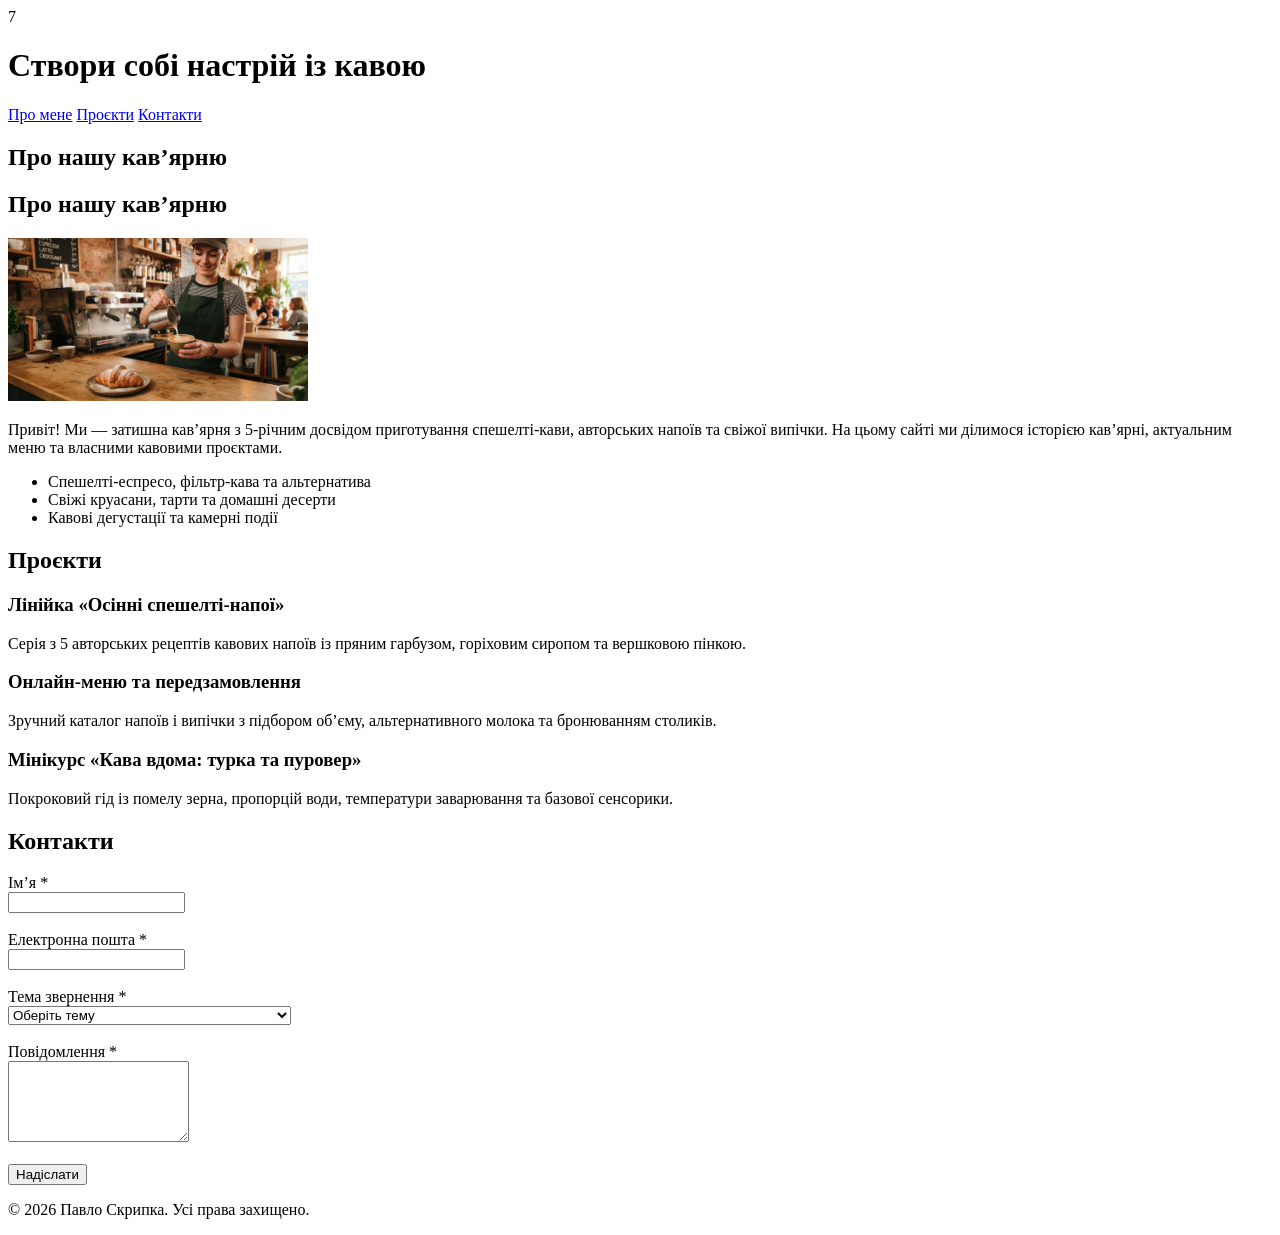
==== index.html @ 5e9a074c "Додано семантичну розмітку сторінки-портфоліо" ====
<!DOCTYPE html>
<html lang="uk">
<head>
<meta charset="UTF-8">

<meta name="viewport" content="width=device-width, initial-
scale=1.0">

<title>Портфоліо - Кав’ярня по сусідству</title>
</head>

7

<body>
    <header>
<h1>Створи собі настрій із кавою</h1>
<nav>
<a href="#about">Про мене</a>
<a href="#projects">Проєкти</a>
<a href="#contact">Контакти</a>
</nav>
</header>
<main>
  <section id="about">
    <h2>Про нашу кав’ярню</h2>

  <section id="about">
    <h2>Про нашу кав’ярню</h2>
    <img src="Gemini_Generated_Image_p0v4amp0v4amp0v4.jpg"
      alt="Бариста кав’ярні готує спешелті-еспресо на професійній кавомашині"
      width="300">
    <p>
      Привіт! Ми — затишна кав’ярня з 5-річним досвідом
      приготування
      спешелті-кави, авторських напоїв та свіжої випічки. На
      цьому
      сайті ми ділимося історією кав’ярні, актуальним меню та власними
      кавовими проєктами.
    </p>
    <ul>
      <li>Спешелті-еспресо, фільтр-кава та альтернатива</li>
      <li>Свіжі круасани, тарти та домашні десерти</li>
      <li>Кавові дегустації та камерні події</li>
    </ul>
  </section>

  </section>
  <section id="projects">
  <h2>Проєкти</h2>
  <article>
    <h3>Лінійка «Осінні спешелті-напої»</h3>
    <p>Серія з 5 авторських рецептів кавових напоїв із
      пряним гарбузом, горіховим сиропом та вершковою пінкою.</p>
  </article>
  <article>
    <h3>Онлайн-меню та передзамовлення</h3>
    <p>Зручний каталог напоїв і випічки з підбором об’єму,
      альтернативного молока та бронюванням столиків.</p>
  </article>
  <article>
    <h3>Мінікурс «Кава вдома: турка та пуровер»</h3>
    <p>Покроковий гід із помелу зерна, пропорцій води,
      температури заварювання та базової сенсорики.</p>
  </article>
</section>
<section id="contact">
  <h2>Контакти</h2>
  <form action="#" method="post">
    <label for="name">Ім’я *</label><br>
    <input type="text" id="name" name="name"
      required minlength="2" maxlength="50"><br><br>
    <label for="email">Електронна пошта *</label><br>
    <input type="email" id="email" name="email" required><br><br>
    <label for="topic">Тема звернення *</label><br>
    <select id="topic" name="topic" required>
      <option value="" disabled selected>Оберіть тему</option>
      <option value="general">Загальне питання</option>
      <option value="work">Замовлення напоїв / Бронювання столика</option>
      <option value="coop">Пропозиція співпраці або постачання</option>
    </select><br><br>
    <label for="message">Повідомлення *</label><br>
    <textarea id="message" name="message"
      required maxlength="500"
      rows="5"></textarea><br><br>
    <button type="submit">Надіслати</button>
  </form>
</section>
</main>
</body>
<footer>
<p>&copy; 2026 Павло Скрипка. Усі права захищено.</p>
</footer>
</html>
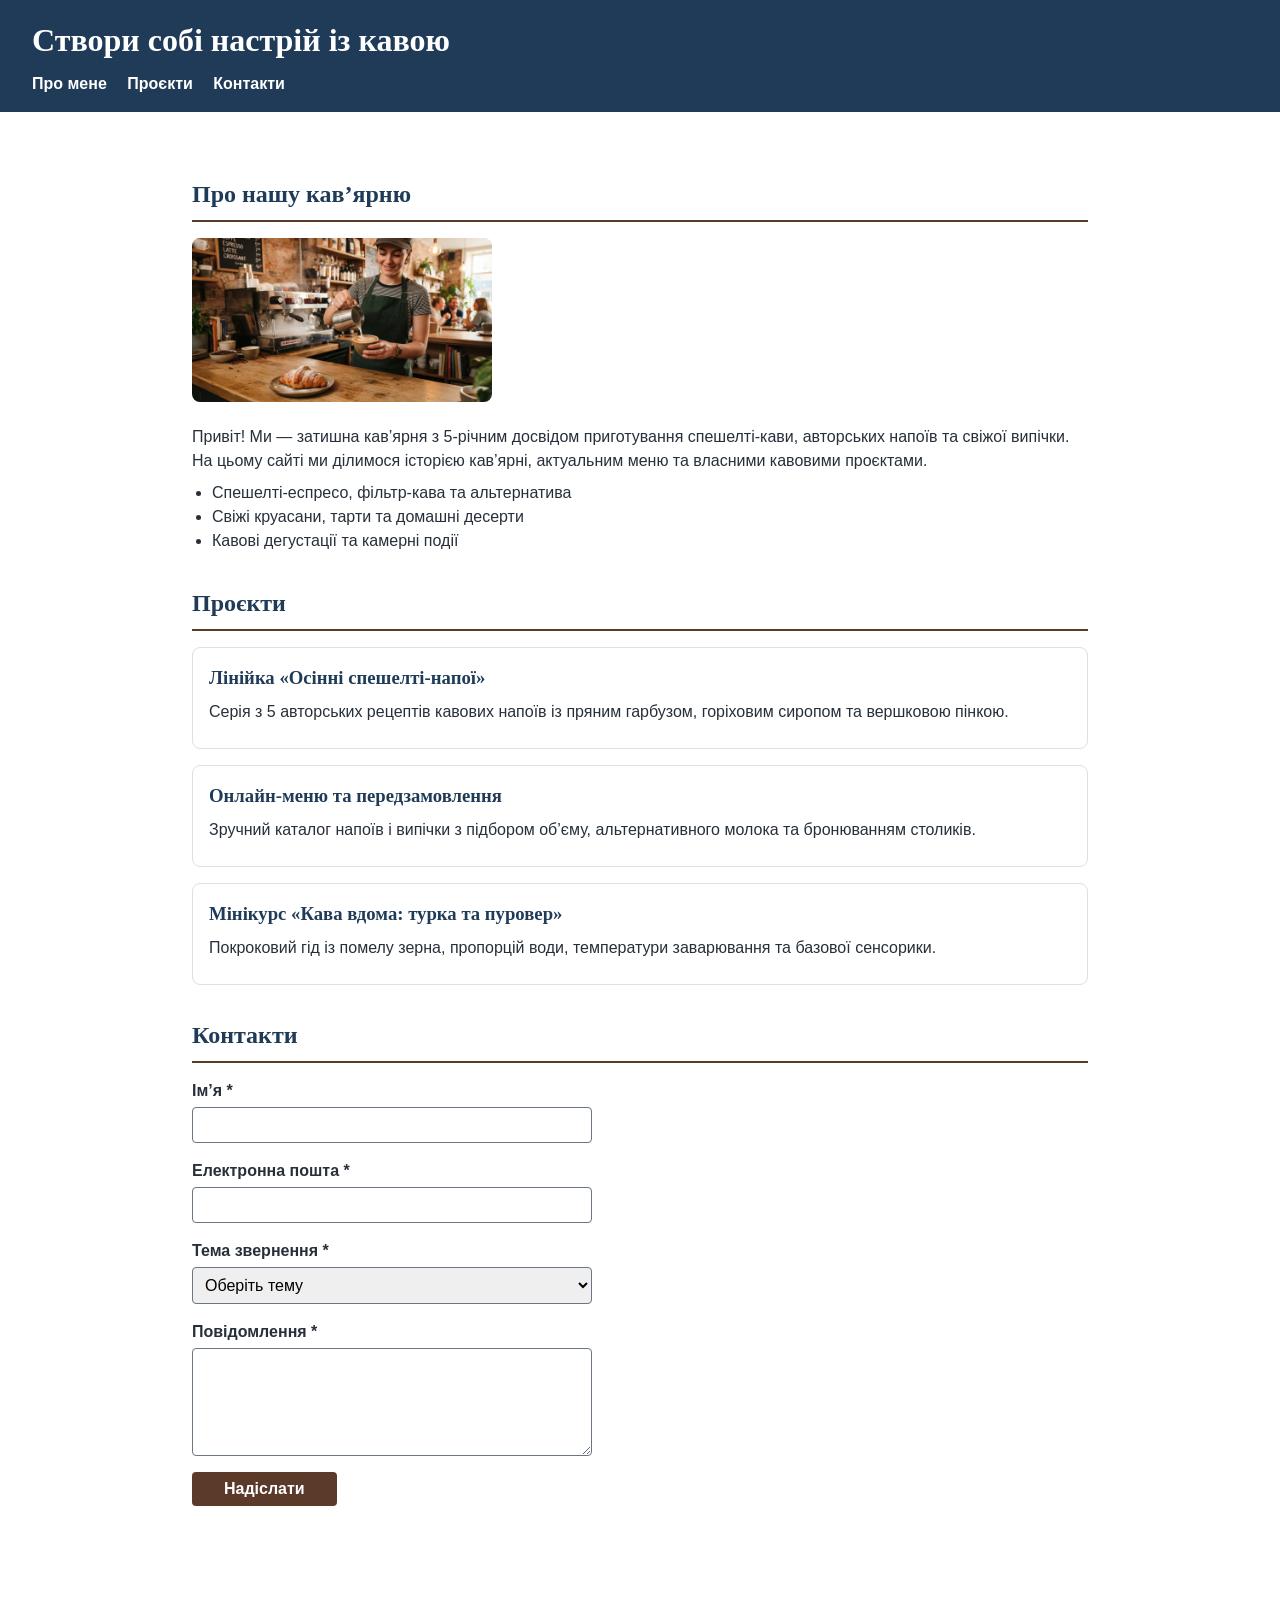
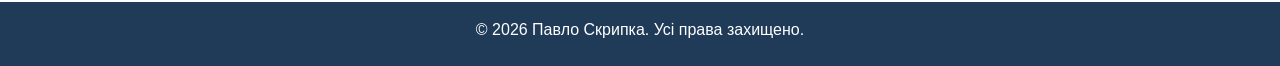
==== commit 986d1f31: "Додано базове стилізування та CSS-змінні" ====
--- a/index.html
+++ b/index.html
@@ -1,93 +1,87 @@
 <!DOCTYPE html>
 <html lang="uk">
 <head>
-<meta charset="UTF-8">
+  <meta charset="UTF-8">
+  <meta name="viewport" content="width=device-width, initial-scale=1.0">
+  <title>Портфоліо - Кав’ярня по сусідству</title>
+  <link rel="stylesheet" href="styles.css">
+</head>
+<body>
+  <header>
+    <h1>Створи собі настрій із кавою</h1>
+    <nav>
+      <a href="#about">Про мене</a>
+      <a href="#projects">Проєкти</a>
+      <a href="#contact">Контакти</a>
+    </nav>
+  </header>
 
-<meta name="viewport" content="width=device-width, initial-
-scale=1.0">
+  <main>
+    <section id="about">
+      <h2>Про нашу кав’ярню</h2>
+      <img src="Gemini_Generated_Image_p0v4amp0v4amp0v4.jpg"
+        alt="Бариста кав’ярні готує спешелті-еспресо на професійній кавомашині"
+        width="300">
+      <p>
+        Привіт! Ми — затишна кав’ярня з 5-річним досвідом
+        приготування
+        спешелті-кави, авторських напоїв та свіжої випічки. На
+        цьому
+        сайті ми ділимося історією кав’ярні, актуальним меню та власними
+        кавовими проєктами.
+      </p>
+      <ul>
+        <li>Спешелті-еспресо, фільтр-кава та альтернатива</li>
+        <li>Свіжі круасани, тарти та домашні десерти</li>
+        <li>Кавові дегустації та камерні події</li>
+      </ul>
+    </section>
 
-<title>Портфоліо - Кав’ярня по сусідству</title>
-</head>
+    <section id="projects">
+      <h2>Проєкти</h2>
+      <article>
+        <h3>Лінійка «Осінні спешелті-напої»</h3>
+        <p>Серія з 5 авторських рецептів кавових напоїв із
+          пряним гарбузом, горіховим сиропом та вершковою пінкою.</p>
+      </article>
+      <article>
+        <h3>Онлайн-меню та передзамовлення</h3>
+        <p>Зручний каталог напоїв і випічки з підбором об’єму,
+          альтернативного молока та бронюванням столиків.</p>
+      </article>
+      <article>
+        <h3>Мінікурс «Кава вдома: турка та пуровер»</h3>
+        <p>Покроковий гід із помелу зерна, пропорцій води,
+          температури заварювання та базової сенсорики.</p>
+      </article>
+    </section>
 
-7
+    <section id="contact">
+      <h2>Контакти</h2>
+      <form action="#" method="post">
+        <label for="name">Ім’я *</label><br>
+        <input type="text" id="name" name="name"
+          required minlength="2" maxlength="50"><br><br>
+        <label for="email">Електронна пошта *</label><br>
+        <input type="email" id="email" name="email" required><br><br>
+        <label for="topic">Тема звернення *</label><br>
+        <select id="topic" name="topic" required>
+          <option value="" disabled selected>Оберіть тему</option>
+          <option value="general">Загальне питання</option>
+          <option value="work">Замовлення напоїв / Бронювання столика</option>
+          <option value="coop">Пропозиція співпраці або постачання</option>
+        </select><br><br>
+        <label for="message">Повідомлення *</label><br>
+        <textarea id="message" name="message"
+          required maxlength="500"
+          rows="5"></textarea><br><br>
+        <button type="submit">Надіслати</button>
+      </form>
+    </section>
+  </main>
 
-<body>
-    <header>
-<h1>Створи собі настрій із кавою</h1>
-<nav>
-<a href="#about">Про мене</a>
-<a href="#projects">Проєкти</a>
-<a href="#contact">Контакти</a>
-</nav>
-</header>
-<main>
-  <section id="about">
-    <h2>Про нашу кав’ярню</h2>
-
-  <section id="about">
-    <h2>Про нашу кав’ярню</h2>
-    <img src="Gemini_Generated_Image_p0v4amp0v4amp0v4.jpg"
-      alt="Бариста кав’ярні готує спешелті-еспресо на професійній кавомашині"
-      width="300">
-    <p>
-      Привіт! Ми — затишна кав’ярня з 5-річним досвідом
-      приготування
-      спешелті-кави, авторських напоїв та свіжої випічки. На
-      цьому
-      сайті ми ділимося історією кав’ярні, актуальним меню та власними
-      кавовими проєктами.
-    </p>
-    <ul>
-      <li>Спешелті-еспресо, фільтр-кава та альтернатива</li>
-      <li>Свіжі круасани, тарти та домашні десерти</li>
-      <li>Кавові дегустації та камерні події</li>
-    </ul>
-  </section>
-
-  </section>
-  <section id="projects">
-  <h2>Проєкти</h2>
-  <article>
-    <h3>Лінійка «Осінні спешелті-напої»</h3>
-    <p>Серія з 5 авторських рецептів кавових напоїв із
-      пряним гарбузом, горіховим сиропом та вершковою пінкою.</p>
-  </article>
-  <article>
-    <h3>Онлайн-меню та передзамовлення</h3>
-    <p>Зручний каталог напоїв і випічки з підбором об’єму,
-      альтернативного молока та бронюванням столиків.</p>
-  </article>
-  <article>
-    <h3>Мінікурс «Кава вдома: турка та пуровер»</h3>
-    <p>Покроковий гід із помелу зерна, пропорцій води,
-      температури заварювання та базової сенсорики.</p>
-  </article>
-</section>
-<section id="contact">
-  <h2>Контакти</h2>
-  <form action="#" method="post">
-    <label for="name">Ім’я *</label><br>
-    <input type="text" id="name" name="name"
-      required minlength="2" maxlength="50"><br><br>
-    <label for="email">Електронна пошта *</label><br>
-    <input type="email" id="email" name="email" required><br><br>
-    <label for="topic">Тема звернення *</label><br>
-    <select id="topic" name="topic" required>
-      <option value="" disabled selected>Оберіть тему</option>
-      <option value="general">Загальне питання</option>
-      <option value="work">Замовлення напоїв / Бронювання столика</option>
-      <option value="coop">Пропозиція співпраці або постачання</option>
-    </select><br><br>
-    <label for="message">Повідомлення *</label><br>
-    <textarea id="message" name="message"
-      required maxlength="500"
-      rows="5"></textarea><br><br>
-    <button type="submit">Надіслати</button>
-  </form>
-</section>
-</main>
+  <footer>
+    <p>&copy; 2026 Павло Скрипка. Усі права захищено.</p>
+  </footer>
 </body>
-<footer>
-<p>&copy; 2026 Павло Скрипка. Усі права захищено.</p>
-</footer>
 </html>
--- a/styles.css
+++ b/styles.css
@@ -0,0 +1,168 @@
+/* 1. Базове скидання стилів (CSS Reset) */
+* {
+  box-sizing: border-box;
+  margin: 0;
+  padding: 0;
+}
+
+/* 2. Оголошення глобальних CSS-змінних */
+:root {
+  --color-primary: #1f3b57;
+  --color-accent: #5B3A29;
+  --color-bg: #ffffff;
+  --color-text: #27303a;
+  --color-muted: #6b7684;
+  --font-heading: Georgia, serif;
+  --spacing-sm: 8px;
+  --spacing-md: 16px;
+  --spacing-lg: 32px;
+}
+
+/* 3. Базові стилі сторінки та макета */
+body {
+  font-family: "Segoe UI", Arial, sans-serif;
+  line-height: 1.5;
+  background-color: var(--color-bg);
+  color: var(--color-text);
+}
+
+main {
+  max-width: 960px;
+  margin: 0 auto;
+  padding: var(--spacing-lg);
+}
+
+section {
+  margin-bottom: var(--spacing-lg);
+}
+
+p {
+  margin-bottom: var(--spacing-sm);
+}
+
+ul, ol {
+  padding-left: 20px;
+  margin-bottom: var(--spacing-md);
+}
+
+img {
+  max-width: 100%;
+  height: auto;
+  border-radius: 8px;
+  margin-bottom: var(--spacing-md);
+}
+
+footer {
+  background-color: var(--color-primary);
+  color: white;
+  text-align: center;
+  padding: var(--spacing-md);
+  margin-top: var(--spacing-lg);
+}
+
+/* 4. Шапка (header) та навігація (nav) */
+header {
+  background-color: var(--color-primary);
+  color: white;
+  padding: var(--spacing-md) var(--spacing-lg);
+}
+
+nav a {
+  color: white;
+  text-decoration: none;
+  margin-right: var(--spacing-md);
+  font-weight: bold;
+  transition: color 0.2s ease;
+}
+
+nav a:hover {
+  color: white;
+  text-decoration: underline;
+}
+
+nav a:focus {
+  outline: 2px dashed var(--color-accent);
+  outline-offset: 4px;
+}
+
+/* 5. Типографіка заголовків */
+h1, h2, h3 {
+  font-family: var(--font-heading);
+  color: var(--color-primary);
+}
+
+header h1 {
+  color: white;
+  margin-bottom: var(--spacing-sm);
+}
+
+h2 {
+  margin-top: var(--spacing-lg);
+  margin-bottom: var(--spacing-md);
+  border-bottom: 2px solid var(--color-accent);
+  padding-bottom: var(--spacing-sm);
+}
+
+h3 {
+  margin-bottom: var(--spacing-sm);
+}
+
+/* 6. Стилізування форми зворотного зв'язку */
+form br {
+  display: none;
+}
+
+label {
+  display: block;
+  margin-bottom: 4px;
+  font-weight: bold;
+}
+
+input, select, textarea {
+  display: block;
+  width: 100%;
+  max-width: 400px;
+  padding: var(--spacing-sm);
+  margin-bottom: var(--spacing-md);
+  border: 1px solid var(--color-muted);
+  border-radius: 4px;
+  font-family: inherit;
+  font-size: 16px;
+  transition: border-color 0.2s ease;
+}
+
+input:focus, select:focus, textarea:focus {
+  border-color: var(--color-accent);
+  outline: none;
+}
+
+button {
+  background-color: var(--color-accent);
+  color: white;
+  border: none;
+  padding: var(--spacing-sm) var(--spacing-lg);
+  border-radius: 4px;
+  font-family: inherit;
+  font-size: 16px;
+  font-weight: bold;
+  cursor: pointer;
+  transition: opacity 0.2s ease;
+}
+
+button:hover {
+  opacity: 0.85;
+}
+
+/* 7. Картки проєктів */
+#projects article {
+  background-color: var(--color-bg);
+  border: 1px solid #e0e0e0;
+  border-radius: 8px;
+  padding: var(--spacing-md);
+  margin-bottom: var(--spacing-md);
+  transition: box-shadow 0.2s ease;
+}
+
+#projects article:hover {
+  box-shadow: 0 4px 12px rgba(0, 0, 0, 0.1);
+}
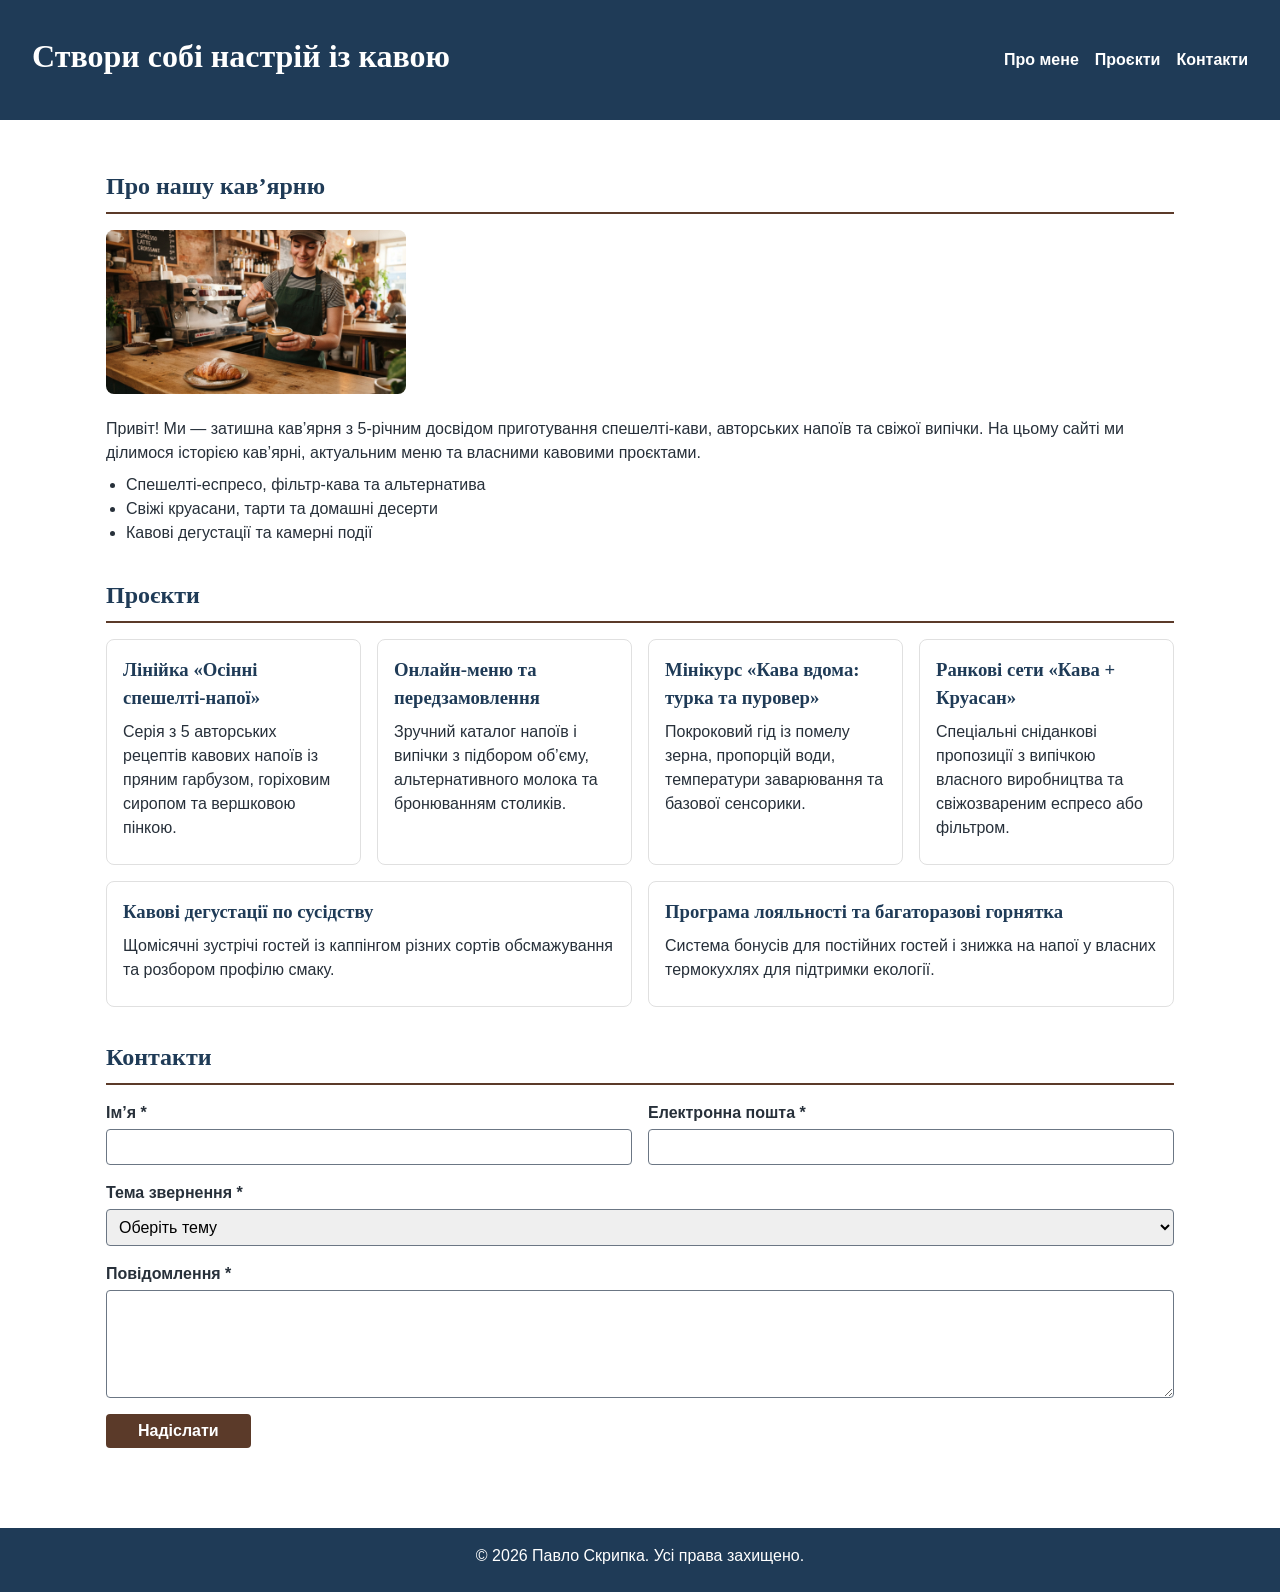
==== commit a2440054: "Додано адаптивну верстку на Flexbox" ====
--- a/index.html
+++ b/index.html
@@ -39,42 +39,65 @@
 
     <section id="projects">
       <h2>Проєкти</h2>
-      <article>
-        <h3>Лінійка «Осінні спешелті-напої»</h3>
-        <p>Серія з 5 авторських рецептів кавових напоїв із
-          пряним гарбузом, горіховим сиропом та вершковою пінкою.</p>
-      </article>
-      <article>
-        <h3>Онлайн-меню та передзамовлення</h3>
-        <p>Зручний каталог напоїв і випічки з підбором об’єму,
-          альтернативного молока та бронюванням столиків.</p>
-      </article>
-      <article>
-        <h3>Мінікурс «Кава вдома: турка та пуровер»</h3>
-        <p>Покроковий гід із помелу зерна, пропорцій води,
-          температури заварювання та базової сенсорики.</p>
-      </article>
+      <div class="projects-list">
+        <article>
+          <h3>Лінійка «Осінні спешелті-напої»</h3>
+          <p>Серія з 5 авторських рецептів кавових напоїв із
+            пряним гарбузом, горіховим сиропом та вершковою пінкою.</p>
+        </article>
+        <article>
+          <h3>Онлайн-меню та передзамовлення</h3>
+          <p>Зручний каталог напоїв і випічки з підбором об’єму,
+            альтернативного молока та бронюванням столиків.</p>
+        </article>
+        <article>
+          <h3>Мінікурс «Кава вдома: турка та пуровер»</h3>
+          <p>Покроковий гід із помелу зерна, пропорцій води,
+            температури заварювання та базової сенсорики.</p>
+        </article>
+        <article>
+          <h3>Ранкові сети «Кава + Круасан»</h3>
+          <p>Спеціальні сніданкові пропозиції з випічкою власного
+            виробництва та свіжозвареним еспресо або фільтром.</p>
+        </article>
+        <article>
+          <h3>Кавові дегустації по сусідству</h3>
+          <p>Щомісячні зустрічі гостей із каппінгом різних сортів
+            обсмажування та розбором профілю смаку.</p>
+        </article>
+        <article>
+          <h3>Програма лояльності та багаторазові горнятка</h3>
+          <p>Система бонусів для постійних гостей і знижка на напої
+            у власних термокухлях для підтримки екології.</p>
+        </article>
+      </div>
     </section>
 
     <section id="contact">
       <h2>Контакти</h2>
       <form action="#" method="post">
-        <label for="name">Ім’я *</label><br>
-        <input type="text" id="name" name="name"
-          required minlength="2" maxlength="50"><br><br>
-        <label for="email">Електронна пошта *</label><br>
-        <input type="email" id="email" name="email" required><br><br>
-        <label for="topic">Тема звернення *</label><br>
+        <div class="form-row">
+          <div>
+            <label for="name">Ім’я *</label>
+            <input type="text" id="name" name="name"
+              required minlength="2" maxlength="50">
+          </div>
+          <div>
+            <label for="email">Електронна пошта *</label>
+            <input type="email" id="email" name="email" required>
+          </div>
+        </div>
+        <label for="topic">Тема звернення *</label>
         <select id="topic" name="topic" required>
           <option value="" disabled selected>Оберіть тему</option>
           <option value="general">Загальне питання</option>
           <option value="work">Замовлення напоїв / Бронювання столика</option>
           <option value="coop">Пропозиція співпраці або постачання</option>
-        </select><br><br>
-        <label for="message">Повідомлення *</label><br>
+        </select>
+        <label for="message">Повідомлення *</label>
         <textarea id="message" name="message"
           required maxlength="500"
-          rows="5"></textarea><br><br>
+          rows="5"></textarea>
         <button type="submit">Надіслати</button>
       </form>
     </section>
--- a/styles.css
+++ b/styles.css
@@ -12,10 +12,12 @@
   --color-bg: #ffffff;
   --color-text: #27303a;
   --color-muted: #6b7684;
+  --color-border: #e0e0e0;
   --font-heading: Georgia, serif;
   --spacing-sm: 8px;
   --spacing-md: 16px;
   --spacing-lg: 32px;
+  --radius: 8px;
 }
 
 /* 3. Базові стилі сторінки та макета */
@@ -27,9 +29,9 @@
 }
 
 main {
-  max-width: 960px;
+  max-width: 1100px;
   margin: 0 auto;
-  padding: var(--spacing-lg);
+  padding: var(--spacing-md);
 }
 
 section {
@@ -48,7 +50,7 @@
 img {
   max-width: 100%;
   height: auto;
-  border-radius: 8px;
+  border-radius: var(--radius);
   margin-bottom: var(--spacing-md);
 }
 
@@ -64,13 +66,21 @@
 header {
   background-color: var(--color-primary);
   color: white;
-  padding: var(--spacing-md) var(--spacing-lg);
+  padding: var(--spacing-lg);
+  display: flex;
+  flex-direction: column;
+  gap: var(--spacing-sm);
+}
+
+nav {
+  display: flex;
+  flex-direction: column;
+  gap: var(--spacing-sm);
 }
 
 nav a {
   color: white;
   text-decoration: none;
-  margin-right: var(--spacing-md);
   font-weight: bold;
   transition: color 0.2s ease;
 }
@@ -121,7 +131,7 @@
 input, select, textarea {
   display: block;
   width: 100%;
-  max-width: 400px;
+  max-width: 100%;
   padding: var(--spacing-sm);
   margin-bottom: var(--spacing-md);
   border: 1px solid var(--color-muted);
@@ -134,6 +144,17 @@
 input:focus, select:focus, textarea:focus {
   border-color: var(--color-accent);
   outline: none;
+}
+
+.form-row {
+  display: flex;
+  flex-direction: column;
+  gap: var(--spacing-md);
+  margin-bottom: var(--spacing-md);
+}
+
+.form-row input {
+  margin-bottom: 0;
 }
 
 button {
@@ -154,15 +175,43 @@
 }
 
 /* 7. Картки проєктів */
+.projects-list {
+  display: flex;
+  flex-wrap: wrap;
+  gap: var(--spacing-md);
+}
+
 #projects article {
+  flex: 1 1 250px;
   background-color: var(--color-bg);
-  border: 1px solid #e0e0e0;
-  border-radius: 8px;
+  border: 1px solid var(--color-border);
+  border-radius: var(--radius);
   padding: var(--spacing-md);
-  margin-bottom: var(--spacing-md);
   transition: box-shadow 0.2s ease;
 }
 
 #projects article:hover {
   box-shadow: 0 4px 12px rgba(0, 0, 0, 0.1);
+}
+
+/* 8. Адаптивна перебудова для планшетів і десктопів (варіант 9: 768px) */
+@media (min-width: 768px) {
+  header {
+    flex-direction: row;
+    justify-content: space-between;
+    align-items: center;
+  }
+
+  nav {
+    flex-direction: row;
+    gap: var(--spacing-md);
+  }
+
+  .form-row {
+    flex-direction: row;
+  }
+
+  .form-row > div {
+    flex: 1;
+  }
 }
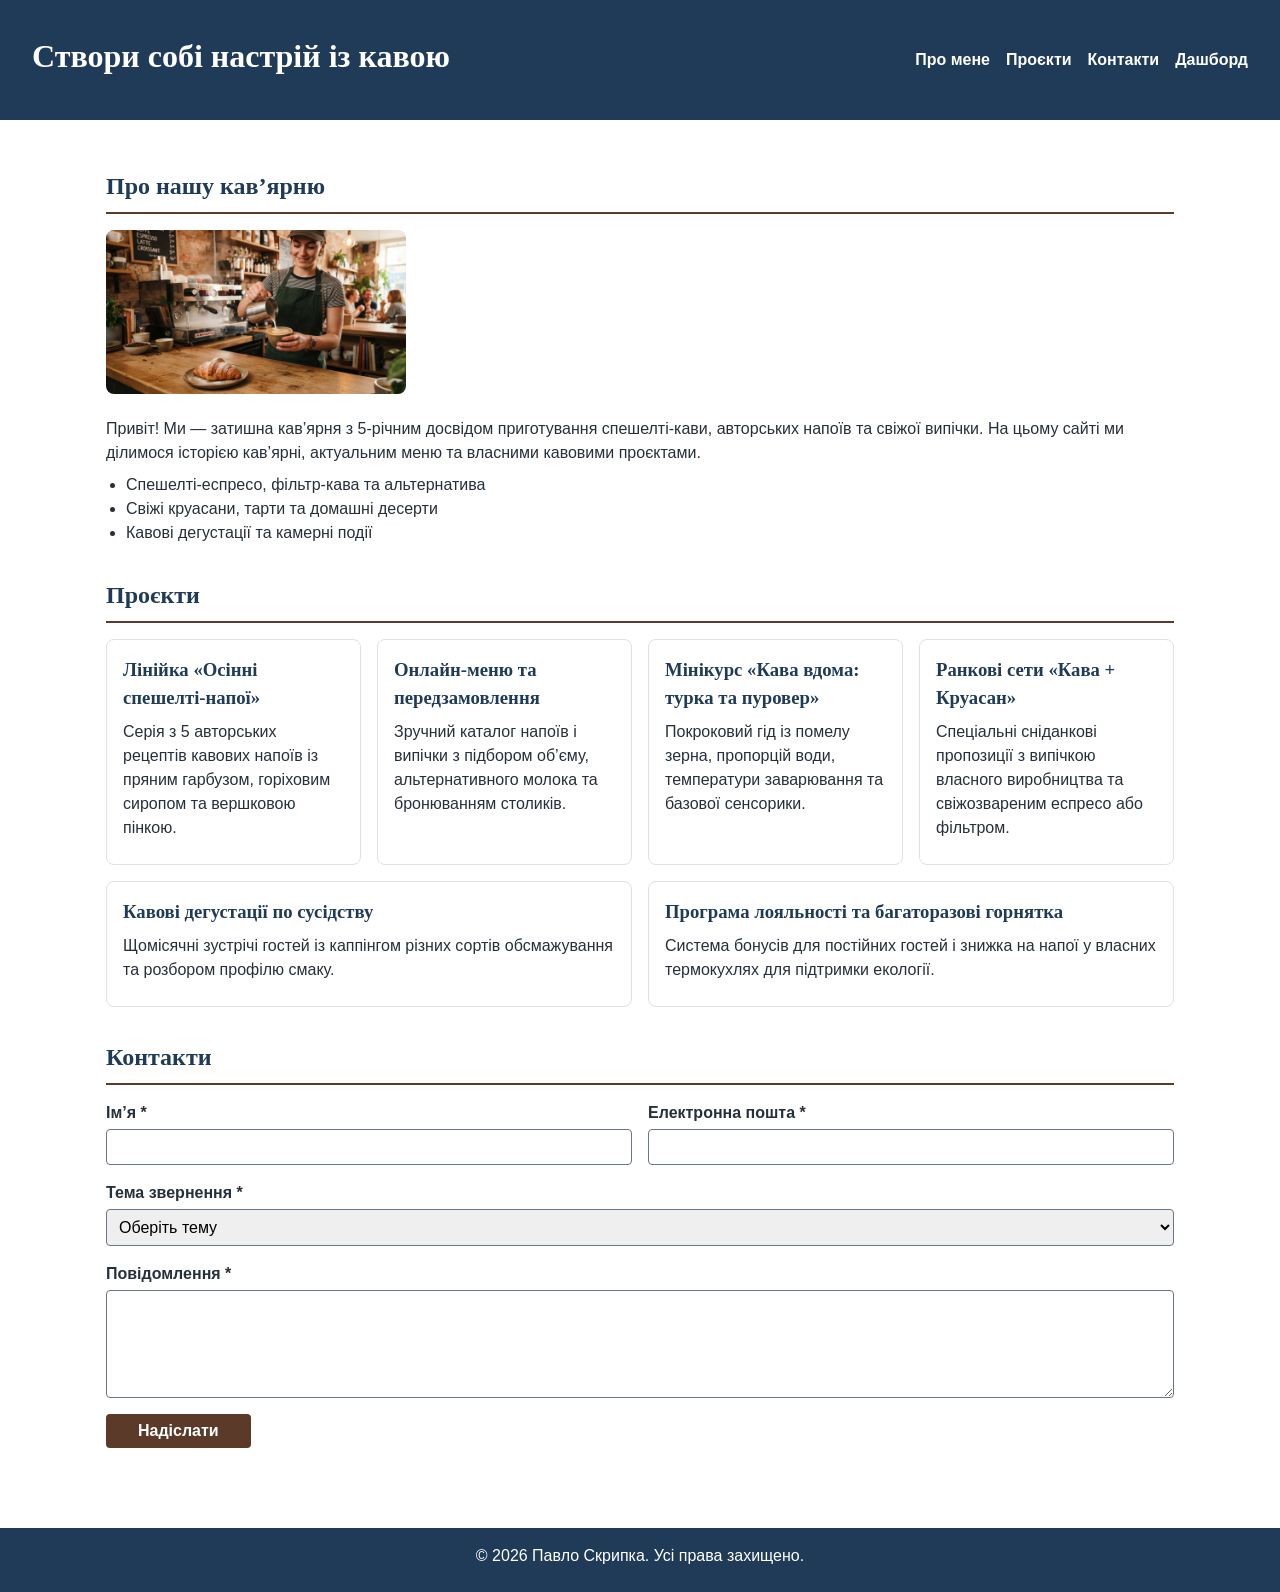
==== commit 79accd5f: "ЛР5: створено макет дашборду CSS Grid" ====
--- a/index.html
+++ b/index.html
@@ -13,6 +13,7 @@
       <a href="#about">Про мене</a>
       <a href="#projects">Проєкти</a>
       <a href="#contact">Контакти</a>
+      <a href="dashboard.html">Дашборд</a>
     </nav>
   </header>
 
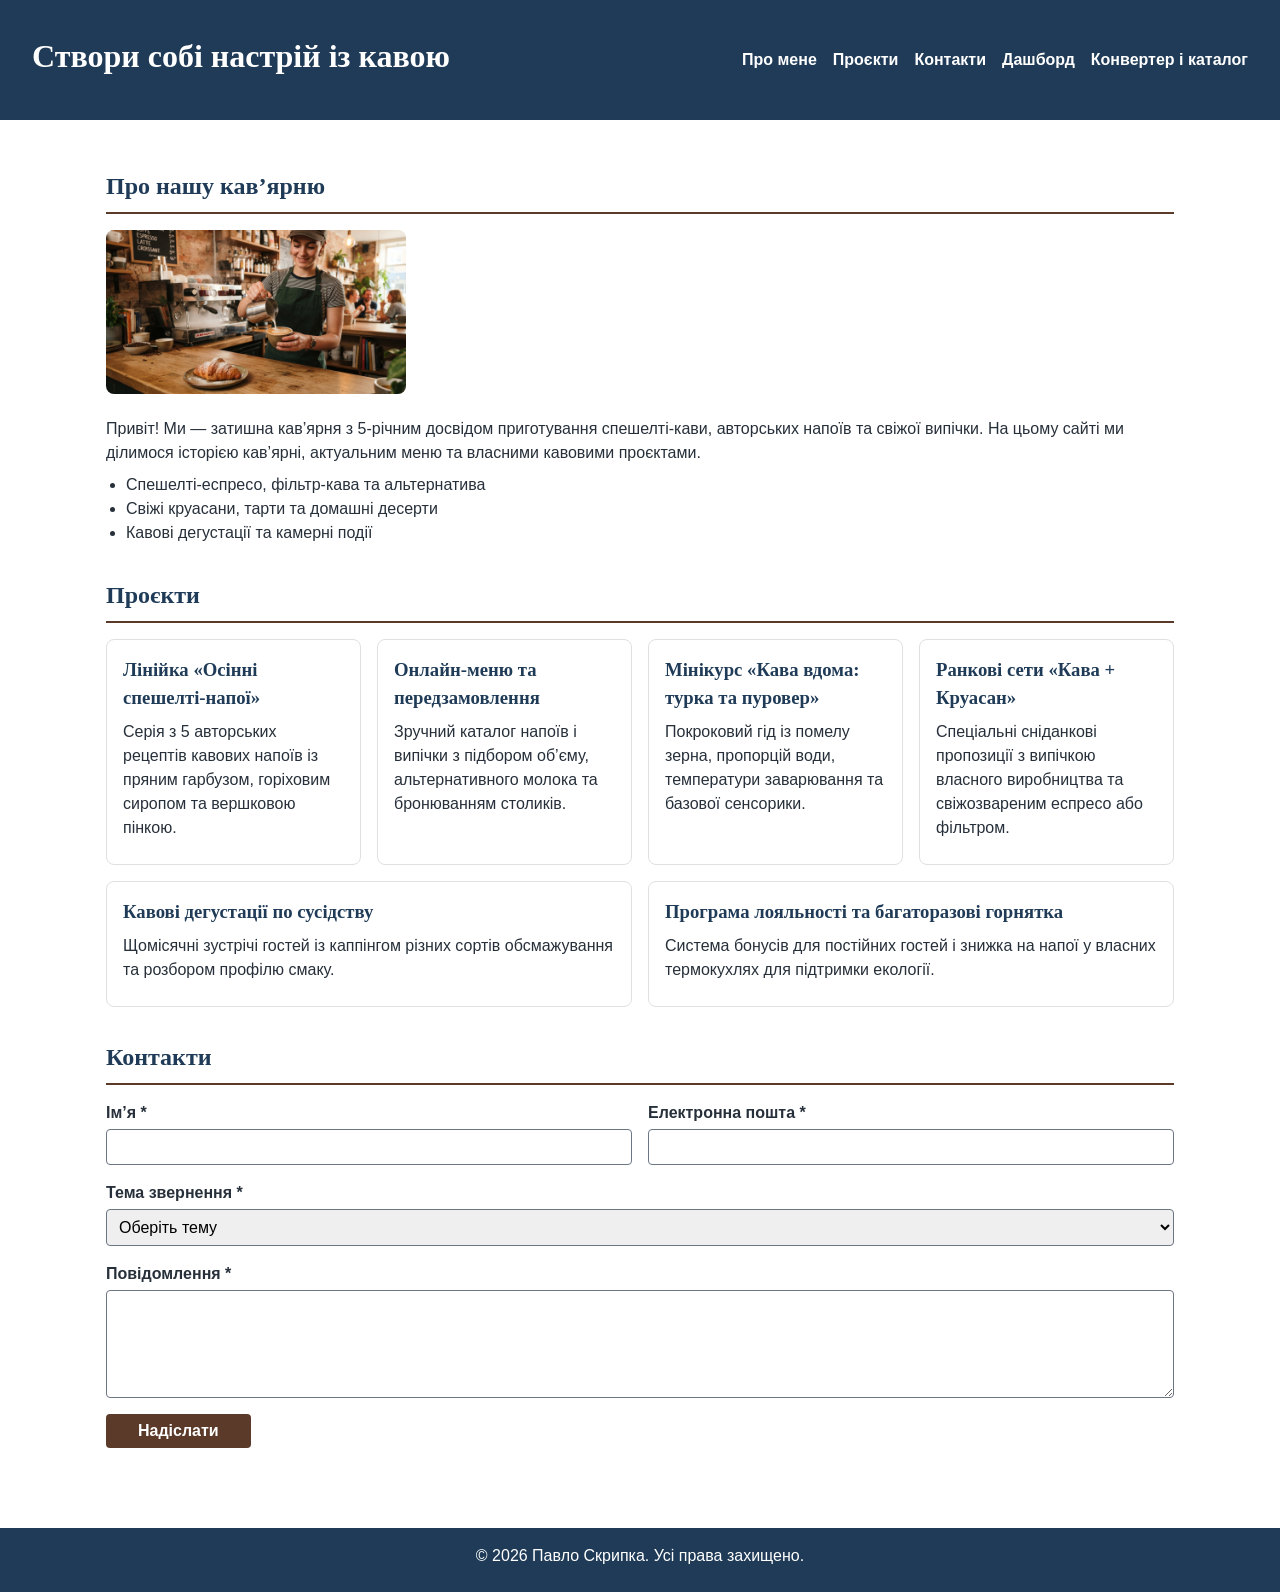
==== commit 40352faa: "ЛР6: конвертер величин і каталог товарів на JavaScript" ====
--- a/index.html
+++ b/index.html
@@ -14,6 +14,7 @@
       <a href="#projects">Проєкти</a>
       <a href="#contact">Контакти</a>
       <a href="dashboard.html">Дашборд</a>
+      <a href="lab6.html">Конвертер і каталог</a>
     </nav>
   </header>
 
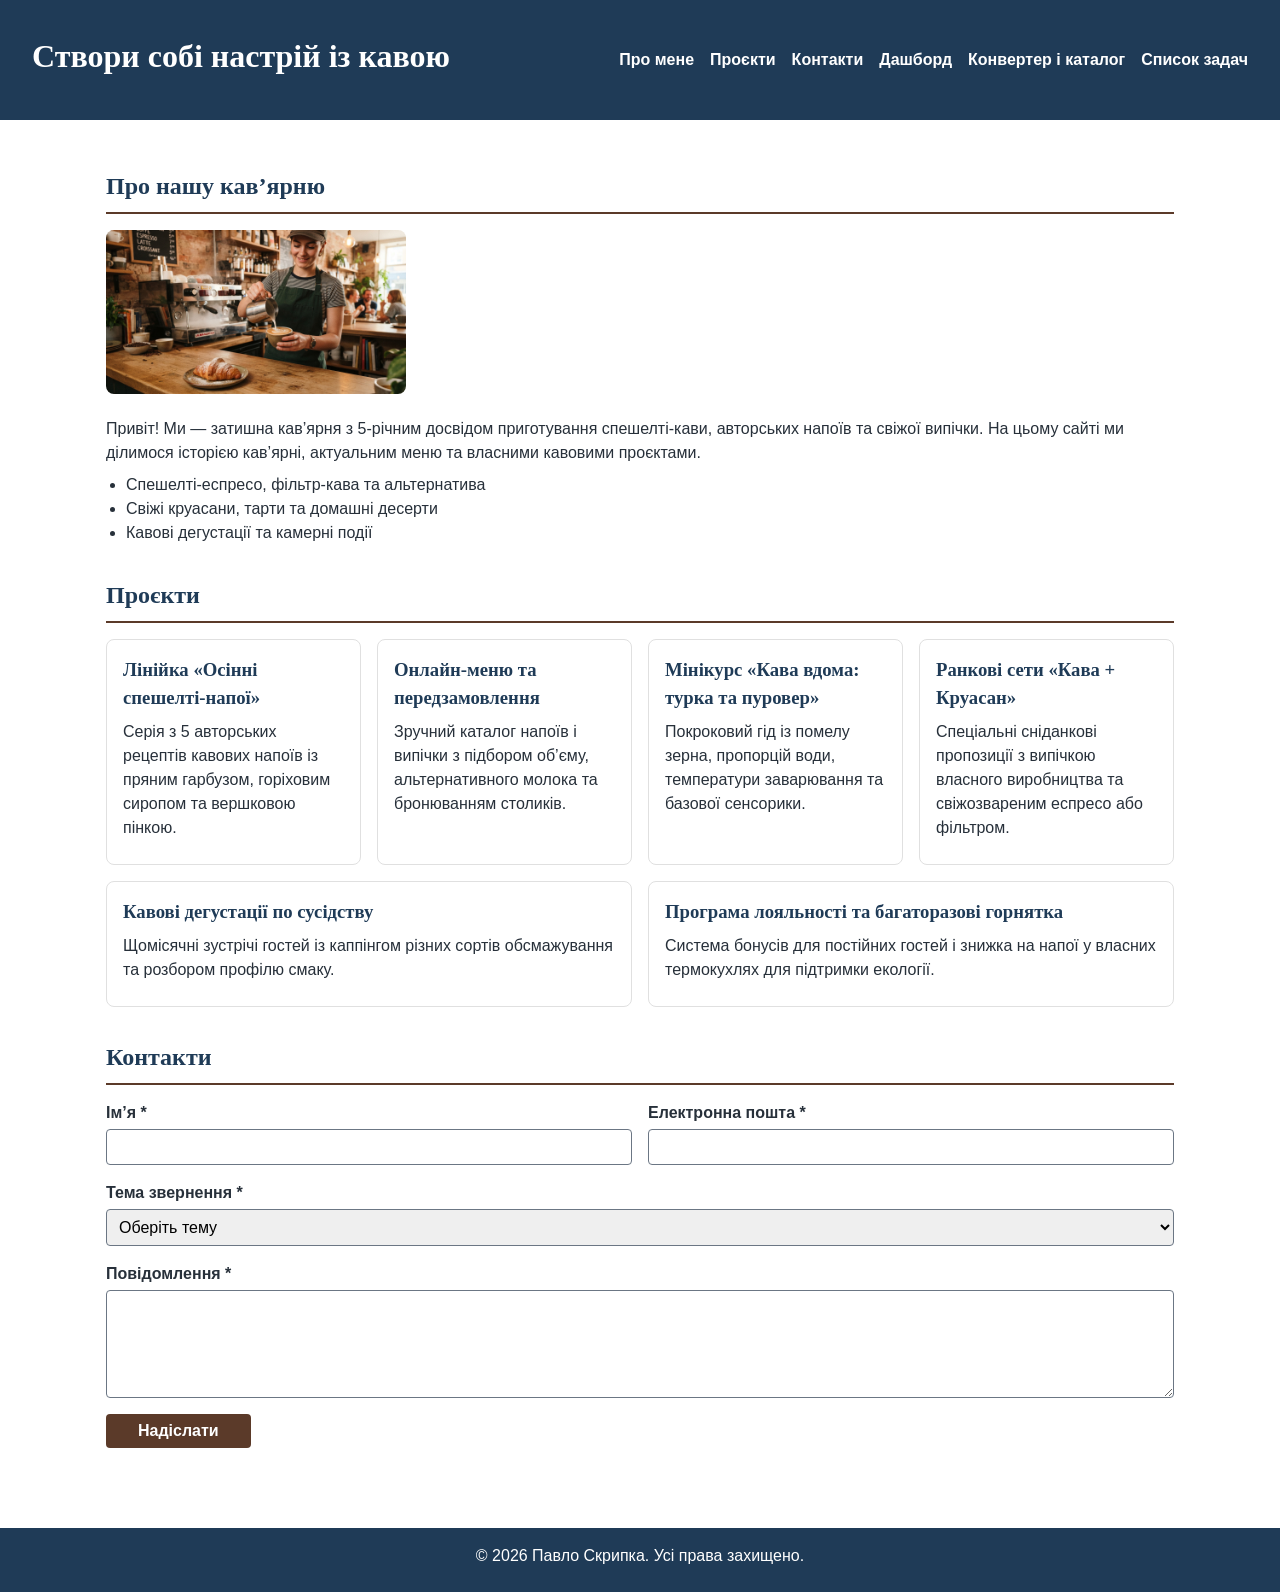
==== commit 4d2ad0c1: "ЛР7: інтерактивний список задач (DOM, події, localStorage)" ====
--- a/index.html
+++ b/index.html
@@ -15,6 +15,7 @@
       <a href="#contact">Контакти</a>
       <a href="dashboard.html">Дашборд</a>
       <a href="lab6.html">Конвертер і каталог</a>
+      <a href="todo.html">Список задач</a>
     </nav>
   </header>
 
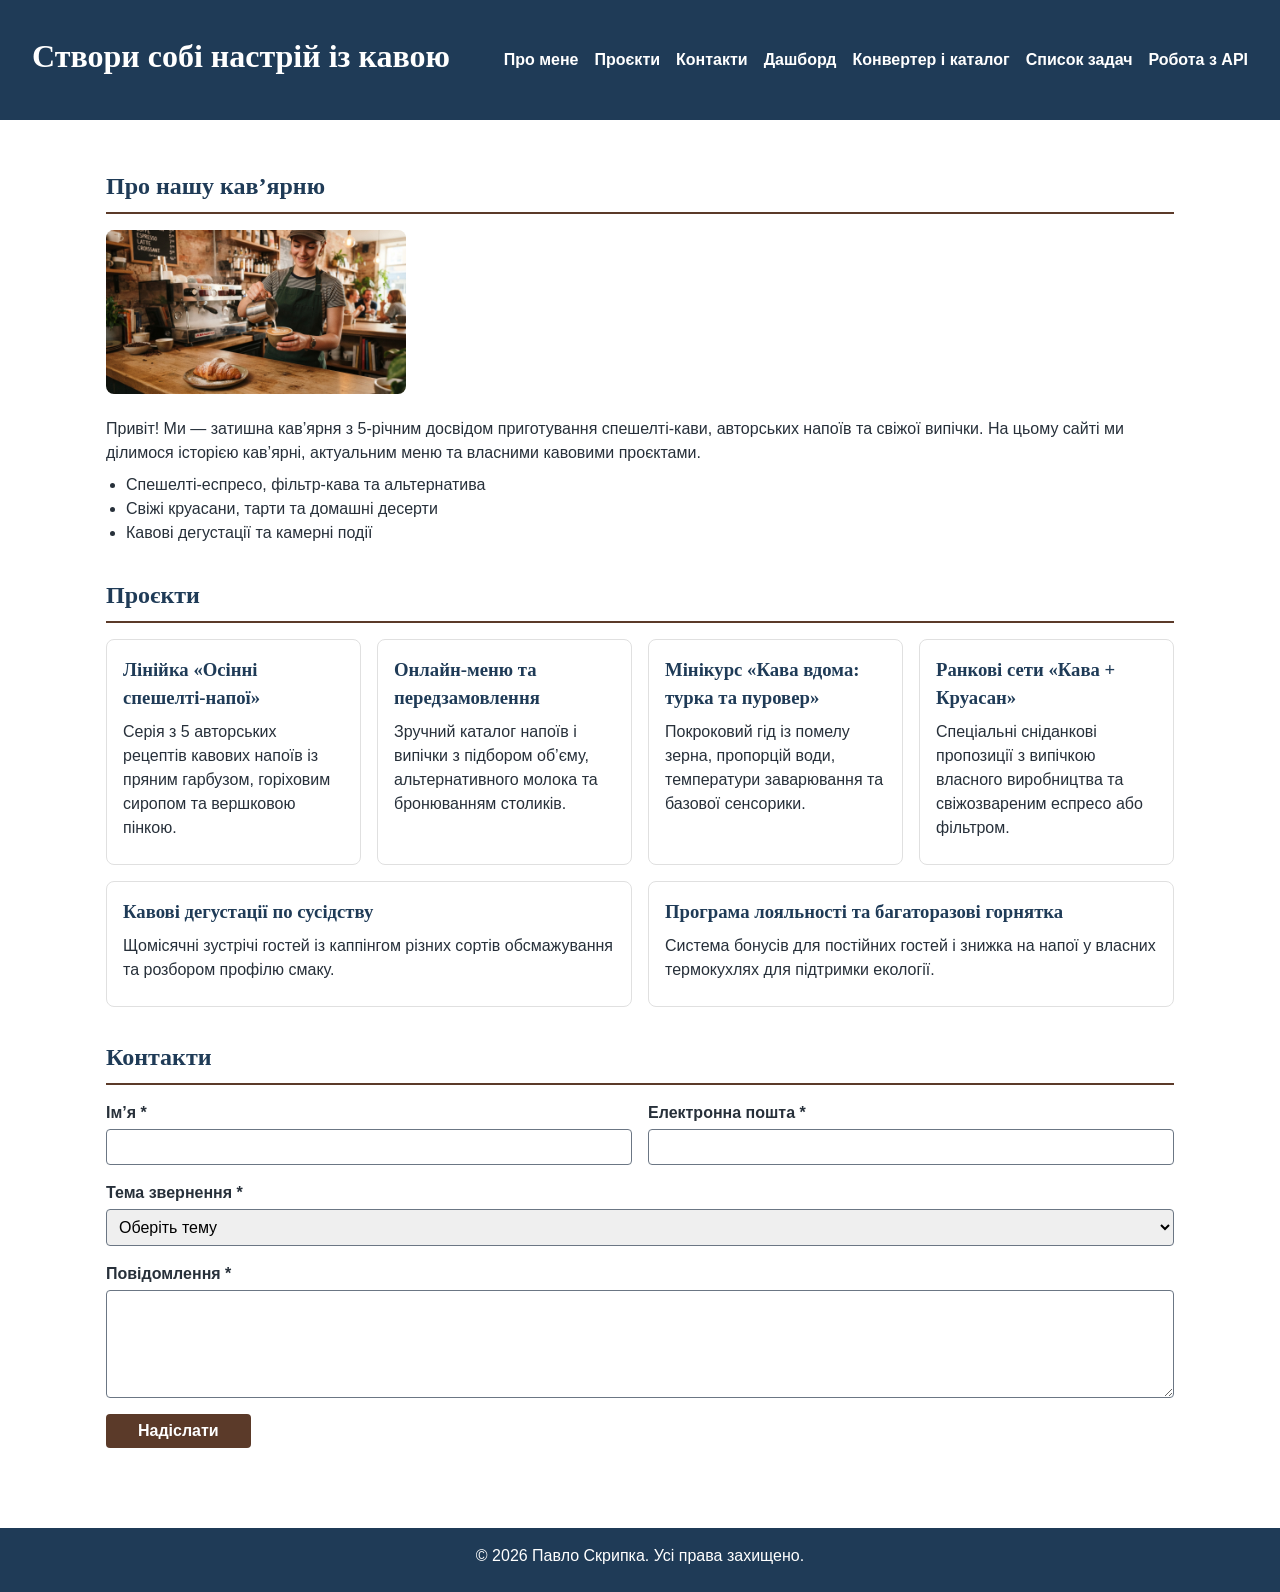
==== commit b976df9b: "ЛР8: реалізовано застосунок для роботи з REST API через Fetch" ====
--- a/index.html
+++ b/index.html
@@ -16,6 +16,7 @@
       <a href="dashboard.html">Дашборд</a>
       <a href="lab6.html">Конвертер і каталог</a>
       <a href="todo.html">Список задач</a>
+      <a href="api.html">Робота з API</a>
     </nav>
   </header>
 
